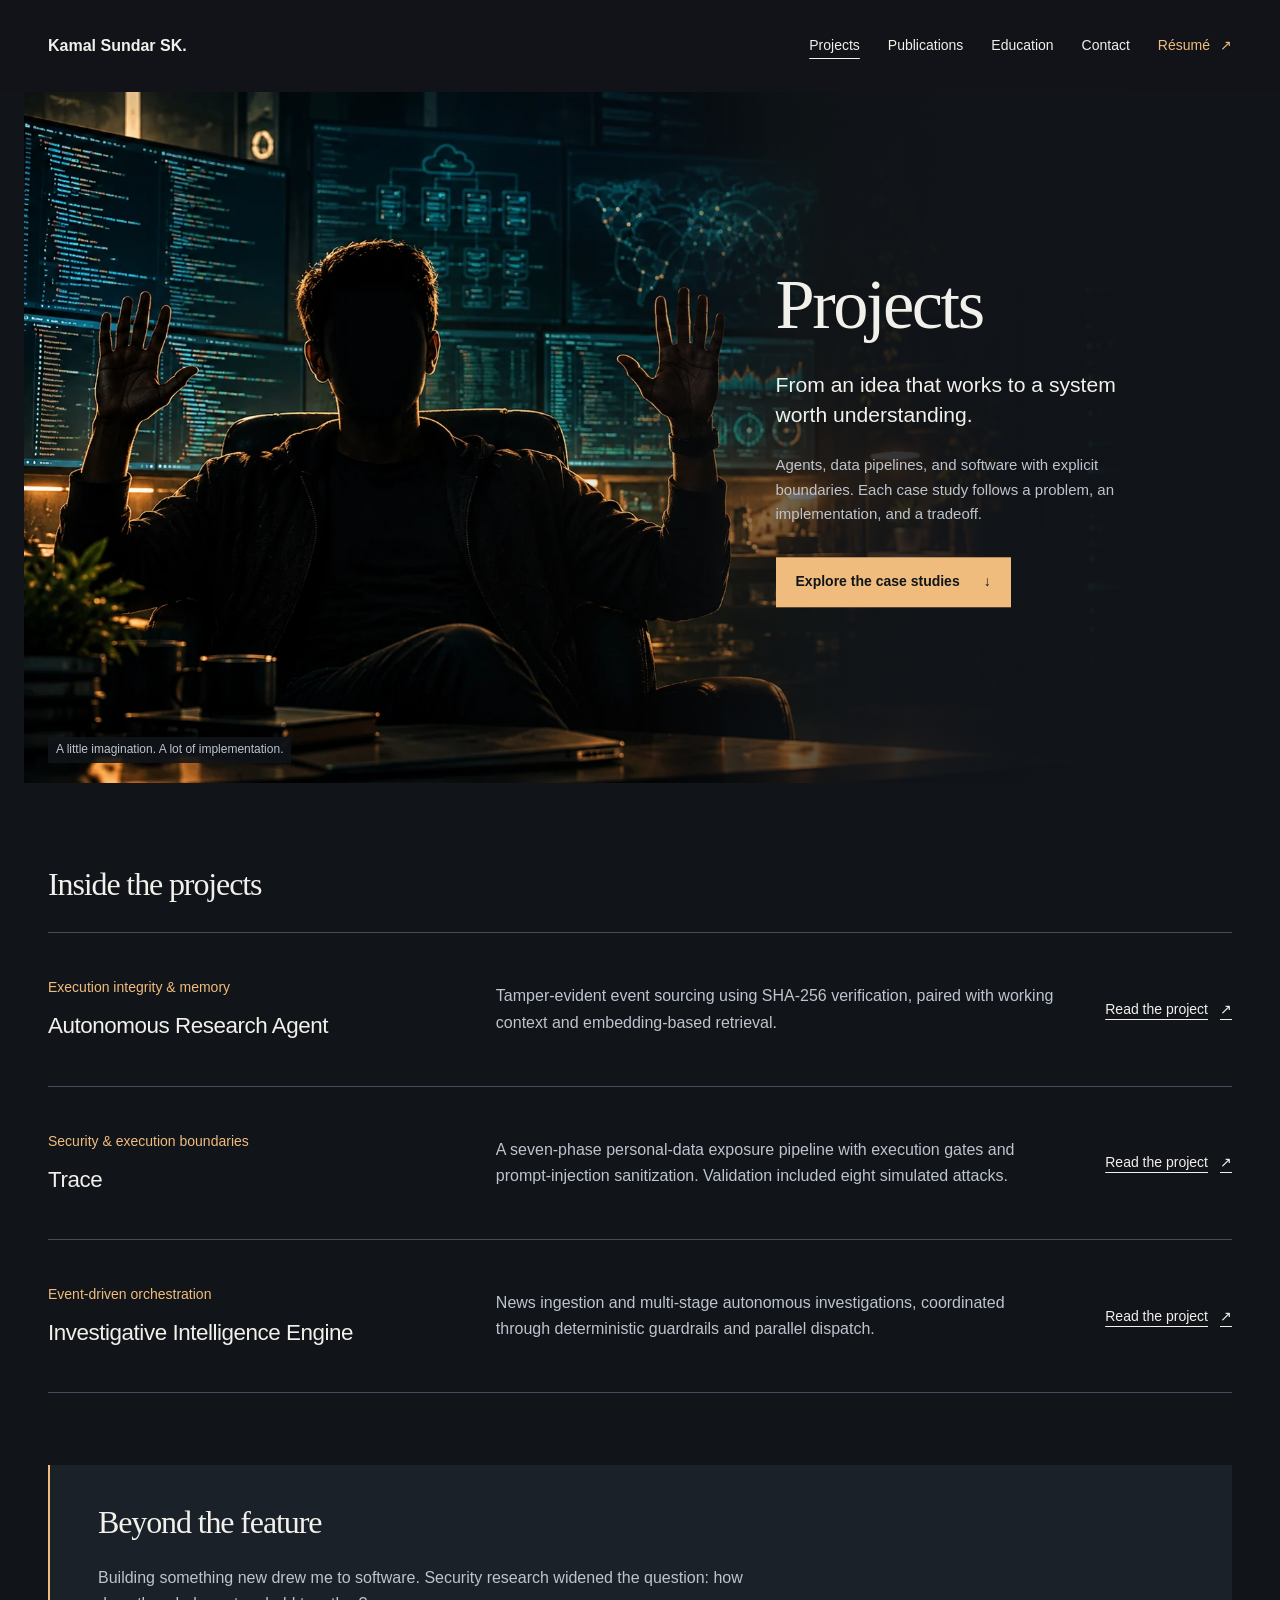
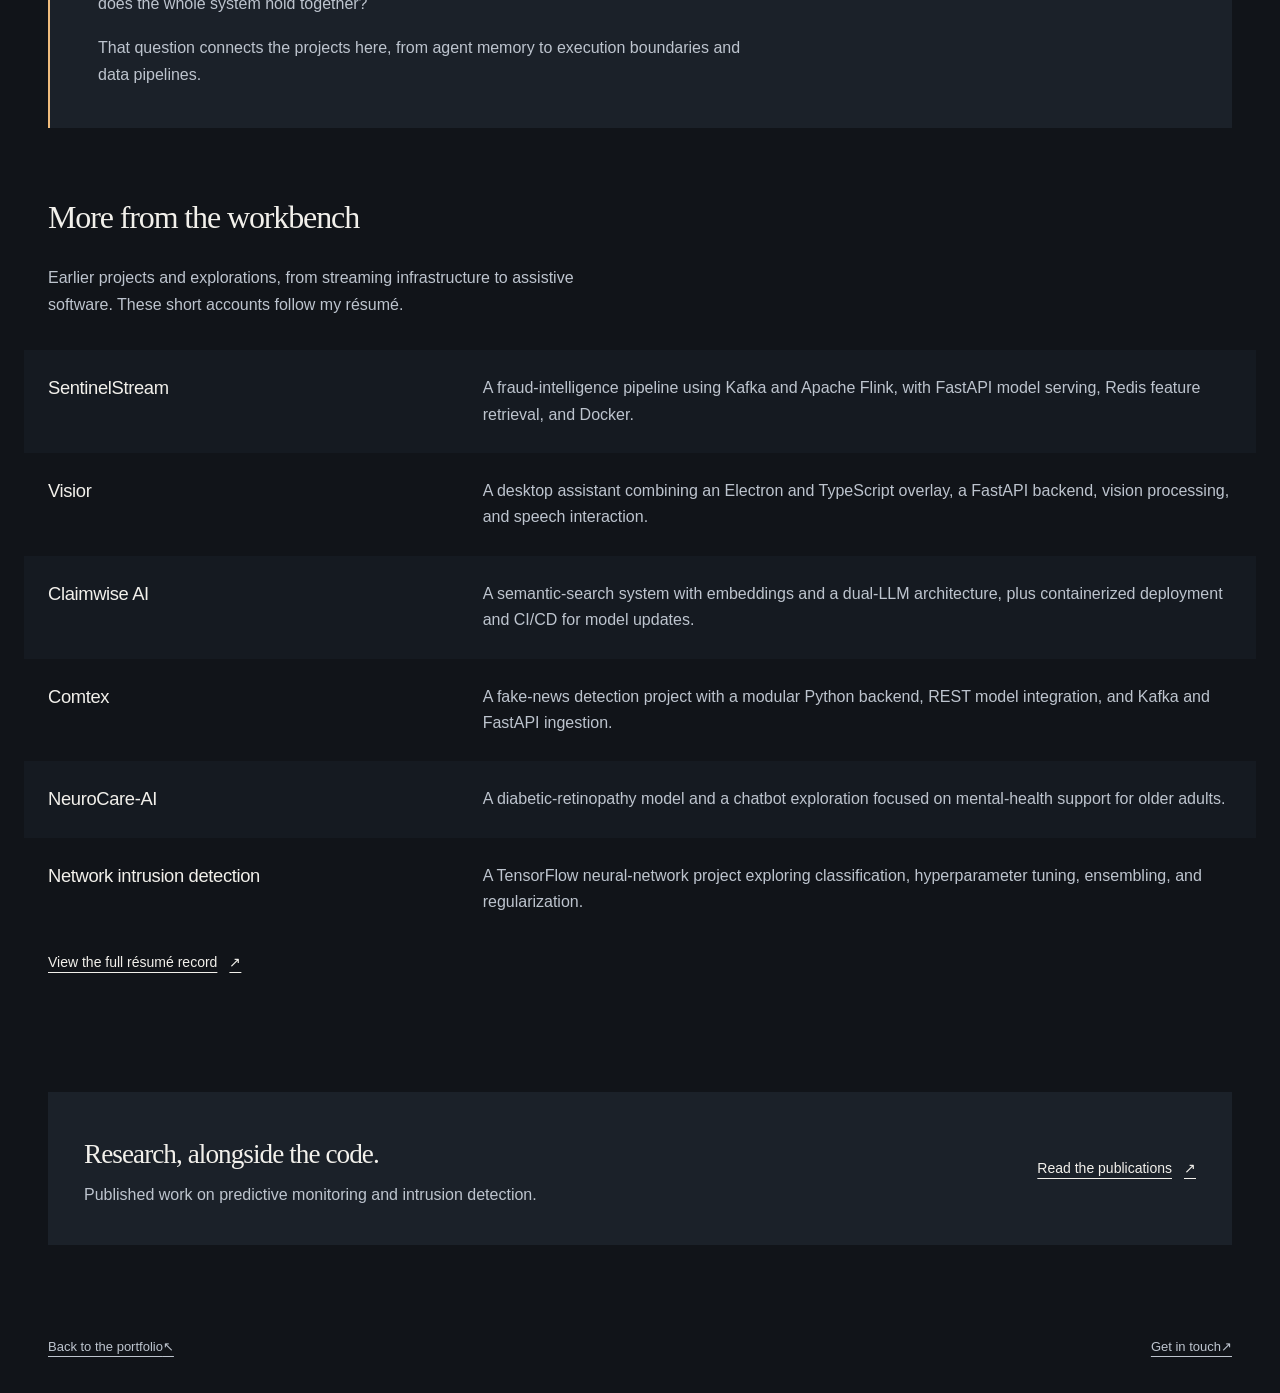
==== projects.html @ 711fcc91 "Update portfolio" ====
<!doctype html>
<html lang="en">
<head>
<meta charset="utf-8"><meta name="viewport" content="width=device-width, initial-scale=1">
<meta name="description" content="Software projects by Kamal Sundar SK: agentic systems, execution boundaries, streaming pipelines, and earlier explorations."><meta name="theme-color" content="#111419">
<title>Projects — Kamal Sundar SK</title><link rel="stylesheet" href="assets/portfolio.css"><script src="assets/navigation.js"></script>
</head>
<body>
<a class="skip-link" href="#main">Skip to content</a>
<header class="masthead shell"><a class="brand" href="index.html">Kamal Sundar SK.</a><nav class="main-nav" aria-label="Main navigation"><a href="projects.html" aria-current="page">Projects</a><a href="publications.html">Publications</a><a href="index.html#education">Education</a><a href="index.html#contact">Contact</a><a class="nav-resume" href="Kamal_Sundar_SK_FlowCV_Resume_2026-10-24.pdf" target="_blank" rel="noopener">Résumé <span aria-hidden="true">↗</span></a></nav></header>
<main id="main">
<section class="index-hero projects-hero" aria-labelledby="projects-heading">
  <figure class="index-art"><picture><source media="(max-width: 1100px)" srcset="assets/projects-silhouette-mobile.webp" width="900" height="757"><img src="assets/projects-silhouette.webp" width="1586" height="992" alt="" fetchpriority="high"></picture><figcaption>A little imagination. A lot of implementation.</figcaption></figure>
  <div class="index-hero-copy"><h1 id="projects-heading">Projects</h1><p class="lead">From an idea that works to a system worth understanding.</p><p class="index-description">Agents, data pipelines, and software with explicit boundaries. Each case study follows a problem, an implementation, and a tradeoff.</p><div class="actions"><a class="button" href="#case-studies">Explore the case studies <span aria-hidden="true">&#8595;</span></a></div></div>
</section>
<div class="shell">
<section class="project-list" id="case-studies" aria-labelledby="case-studies-heading"><h2 id="case-studies-heading">Inside the projects</h2>
<article class="work-row"><div><p class="meta">Execution integrity &amp; memory</p><h3>Autonomous Research Agent</h3></div><p>Tamper-evident event sourcing using SHA-256 verification, paired with working context and embedding-based retrieval.</p><a class="text-link" href="projects/research-agent.html">Read the project <span aria-hidden="true">↗</span></a></article>
<article class="work-row"><div><p class="meta">Security &amp; execution boundaries</p><h3>Trace</h3></div><p>A seven-phase personal-data exposure pipeline with execution gates and prompt-injection sanitization. Validation included eight simulated attacks.</p><a class="text-link" href="projects/trace.html">Read the project <span aria-hidden="true">↗</span></a></article>
<article class="work-row"><div><p class="meta">Event-driven orchestration</p><h3>Investigative Intelligence Engine</h3></div><p>News ingestion and multi-stage autonomous investigations, coordinated through deterministic guardrails and parallel dispatch.</p><a class="text-link" href="projects/investigative-engine.html">Read the project <span aria-hidden="true">↗</span></a></article>
</section>
<section class="project-interlude" aria-labelledby="perspective-heading"><div><h2 id="perspective-heading">Beyond the feature</h2><p>Building something new drew me to software. Security research widened the question: how does the whole system hold together?</p><p>That question connects the projects here, from agent memory to execution boundaries and data pipelines.</p></div></section>
<section class="archive" aria-labelledby="archive-heading"><h2 id="archive-heading">More from the workbench</h2><p>Earlier projects and explorations, from streaming infrastructure to assistive software. These short accounts follow my résumé.</p>
<article class="archive-entry"><h3>SentinelStream</h3><p>A fraud-intelligence pipeline using Kafka and Apache Flink, with FastAPI model serving, Redis feature retrieval, and Docker.</p></article>
<article class="archive-entry"><h3>Visior</h3><p>A desktop assistant combining an Electron and TypeScript overlay, a FastAPI backend, vision processing, and speech interaction.</p></article>
<article class="archive-entry"><h3>Claimwise AI</h3><p>A semantic-search system with embeddings and a dual-LLM architecture, plus containerized deployment and CI/CD for model updates.</p></article>
<article class="archive-entry"><h3>Comtex</h3><p>A fake-news detection project with a modular Python backend, REST model integration, and Kafka and FastAPI ingestion.</p></article>
<article class="archive-entry"><h3>NeuroCare-AI</h3><p>A diabetic-retinopathy model and a chatbot exploration focused on mental-health support for older adults.</p></article>
<article class="archive-entry"><h3>Network intrusion detection</h3><p>A TensorFlow neural-network project exploring classification, hyperparameter tuning, ensembling, and regularization.</p></article>
<a class="text-link" href="Kamal_Sundar_SK_FlowCV_Resume_2026-10-24.pdf" target="_blank" rel="noopener">View the full résumé record <span aria-hidden="true">↗</span></a>
</section>
<aside class="case-next"><div><h2>Research, alongside the code.</h2><p>Published work on predictive monitoring and intrusion detection.</p></div><a class="text-link" href="publications.html">Read the publications <span aria-hidden="true">↗</span></a></aside>
</div>
</main>
<footer class="site-footer shell"><a href="index.html">Back to the portfolio <span aria-hidden="true">↖</span></a><a href="mailto:Kamalsundarsk@gmail.com">Get in touch <span aria-hidden="true">↗</span></a></footer>
</body>
</html>
---- assets/portfolio.css ----
:root {
  --ground: #111419;
  --surface: #1b2129;
  --surface-deep: #151a21;
  --ink: #f2f0eb;
  --muted: #bdc4ce;
  --accent: #f0bc7d;
  --stone: #dce1e5;
  --stone-ink: #111419;
  --stone-muted: #454e5a;
  --rule: #434d5b;
  --serif: Georgia, "Times New Roman", serif;
  --sans: "Segoe UI", Arial, sans-serif;
}
* { box-sizing: border-box; }
[hidden] { display: none !important; }
html { color-scheme: dark; scroll-padding-top: calc(var(--header-height, 92px) + 24px); }
body { margin: 0; background: var(--ground); color: var(--ink); font: 1rem/1.65 var(--sans); overflow-wrap: break-word; }
a { color: inherit; text-underline-offset: 5px; text-decoration-thickness: 1px; }
a:focus-visible, button:focus-visible, summary:focus-visible { outline: 3px solid var(--accent); outline-offset: 5px; transition: none; }
h1, h2, h3, p, figure, ul, ol, dl { margin: 0; }
h1, h2, h3 { font-weight: 400; text-wrap: balance; }
h2 { font: clamp(1.85rem, 3vw, 2.25rem)/1.1 var(--serif); letter-spacing: -.035em; }
h3 { font: 1.4rem/1.35 var(--sans); letter-spacing: -.02em; }
img { display: block; max-width: 100%; height: auto; }
button { font: inherit; cursor: pointer; }
::selection { background: var(--accent); color: var(--ground); }
.shell { width: min(1248px, calc(100% - 96px)); margin-inline: auto; }
.skip-link { position: fixed; left: 16px; top: 12px; z-index: 50; padding: 12px 18px; background: var(--ink); color: var(--ground); transform: translateY(-200%); }
.skip-link:focus { transform: none; }
.masthead { min-height: 92px; display: flex; align-items: center; justify-content: space-between; gap: 24px; position: sticky; top: 0; z-index: 30; background: rgba(17,20,25,.94); backdrop-filter: blur(16px); }
.masthead.shell { width: 100%; padding-inline: max(48px, calc((100% - 1248px) / 2)); }
.masthead.is-scrolled { box-shadow: 0 1px rgba(189,196,206,.16); }
.scroll-progress { position: fixed; inset: 0 0 auto; height: 2px; background: var(--accent); transform: scaleX(0); transform-origin: left; z-index: 40; pointer-events: none; }
.reveal-pending { opacity: 0; }
.case-nav [aria-current], .publication-nav .text-link[aria-current] { color: var(--accent); text-decoration: underline; text-underline-offset: 8px; }
.brand { display: inline-flex; align-items: center; min-height: 44px; font-size: 1rem; font-weight: 600; text-decoration: none; flex-shrink: 0; }
.main-nav { display: flex; gap: 28px; align-items: center; flex-wrap: wrap; }
.main-nav a { display: inline-flex; align-items: center; gap: 10px; min-height: 44px; font-size: .875rem; text-decoration: none; }
.main-nav .nav-resume { color: var(--accent); }
.main-nav [aria-current] { text-decoration: underline; text-underline-offset: 8px; }
.hero { width: calc(100% - 48px); margin-inline: auto; position: relative; min-height: 650px; height: min(50vw, 740px); background: #101719; isolation: isolate; }
.hero-picture { position: absolute; inset: 0; z-index: -2; }
.hero-still { display: block; height: 100%; }
.hero-layers, .hero-layers picture { position: absolute; inset: 0; }
.hero-layers { visibility: hidden; }
.hero-entering .hero-still, .hero-picture.is-revealing .hero-still { visibility: hidden; }
.hero-picture.is-revealing .hero-layers { visibility: visible; }
.hero-subject { mask-image: linear-gradient(to top, #000 45%, transparent 55%); mask-size: 100% 225%; mask-position: 0% 100%; mask-repeat: no-repeat; }


.hero-picture img { width: 100%; height: 100%; object-fit: cover; object-position: 50% 15%; }
.hero::after { content: ""; position: absolute; inset: 0; z-index: -1; background: linear-gradient(90deg, transparent 48%, rgba(17,20,25,.5) 69%, rgba(17,20,25,.85)); }
.hero-copy { position: absolute; left: 63%; right: 4%; top: 50%; transform: translateY(-50%); }
.hero-location { color: var(--muted); font-size: .875rem; }
.hero h1 { margin-top: 25px; font: clamp(3.4rem, 5.9vw, 6rem)/1.03 var(--serif); letter-spacing: -.055em; }
.hero-statement { margin-top: 30px; font-size: clamp(1.2rem, 1.6vw, 1.45rem); line-height: 1.45; }
.hero-description { margin-top: 20px; color: var(--muted); max-width: 38ch; font-size: .9375rem; }
.actions { display: flex; flex-wrap: wrap; align-items: center; gap: 12px 24px; margin-top: 30px; }
.button { display: inline-flex; align-items: center; justify-content: space-between; gap: 24px; min-height: 50px; padding: 12px 20px; background: var(--accent); color: var(--ground); border: 0; border-radius: 0; font-size: .875rem; font-weight: 600; text-decoration: none; }
.text-link { display: inline-flex; align-items: center; gap: 12px; min-height: 44px; font-size: .875rem; }
.text-link span { text-decoration: none; }
.meta, .kicker { color: var(--accent); font-size: .875rem; line-height: 1.5; }
.muted { color: var(--muted); }
.education-band { background: var(--surface); }
.education-inner { display: grid; grid-template-columns: 1fr 1.3fr; gap: 80px; padding-block: 64px; }
.education-inner h2 { font-size: 2.25rem; }
.education-inner > div > p { margin-top: 20px; color: var(--muted); }
.education-records { display: grid; gap: 30px; }
.education-entry { display: flex; justify-content: space-between; align-items: baseline; gap: 24px; }
.education-entry h3 { font: 1.4rem/1.4 var(--sans); margin-block: 0 10px; font-weight: 400; }
.education-entry p { font-size: 1rem; }
.education-entry .meta { font-size: .875rem; margin-top: 10px; color: var(--muted); }
.record-note { color: var(--muted); white-space: nowrap; font-size: .8125rem; }
.section { padding-block: 72px; }
.section-heading { display: flex; align-items: end; justify-content: space-between; gap: 36px; margin-bottom: 44px; }
.section-heading p { color: var(--muted); margin-top: 18px; max-width: 55ch; }
.section-heading > .text-link { flex-shrink: 0; }
.work-row { display: grid; grid-template-columns: 1fr 1.4fr auto; align-items: center; gap: 44px; padding: 44px 0; border-bottom: 1px solid var(--rule); }
.work-row h3 { margin-top: 0; font-size: 1.4rem; line-height: 1.4; }
.work-row .meta + h3 { margin-top: 12px; }
.work-row > p { color: var(--muted); }
.work-row .text-link { white-space: nowrap; }
.research-band { background: #202833; padding-block: 76px; }
.paper-preview { display: grid; grid-template-columns: .65fr 1.6fr; gap: 64px; padding-block: 30px; }
.paper-preview + .paper-preview { border-top: 1px solid var(--rule); }
.paper-preview h3 { font-size: 1.4rem; line-height: 1.4; }
.paper-preview h3 a { display: block; min-height: 44px; text-decoration: none; }
.paper-preview h3 span { font-family: var(--sans); color: var(--accent); font-size: 1.1rem; white-space: nowrap; }
.paper-preview p:not(.meta) { color: var(--muted); margin-top: 10px; }
.review-note { margin-top: 26px; color: var(--muted); font-size: .9375rem; max-width: 85ch; }
.review-note .text-link { color: var(--ink); }
.about-section { display: grid; grid-template-columns: 1fr 1.3fr; gap: 100px; padding-block: 64px; }
.about-section h2 { font-size: 2.25rem; }
.about-copy .lead { color: var(--ink); font: 1rem/1.65 var(--sans); }
.about-copy p + p { margin-top: 24px; color: var(--muted); }
.experience { display: grid; grid-template-columns: 1fr 1.3fr; gap: 100px; padding-block: 72px; }
.experience > h2 { font-size: 2.25rem; }
.experience-records { display: grid; gap: 36px; }
.experience h3 { margin-block: 14px; }
.experience p:not(.meta) { color: var(--muted); }
.contact-band { background: var(--surface); }
.contact-inner { display: grid; grid-template-columns: 1.3fr 1fr; gap: 80px; padding-block: 80px; align-items: end; }
.contact-inner h2 { font-size: 2.25rem; }
.contact-inner p { margin-top: 24px; color: var(--muted); }
.contact-links { display: flex; flex-direction: column; }
.contact-links a { display: flex; align-items: center; justify-content: space-between; gap: 16px; min-height: 58px; border-bottom: 1px solid var(--rule); text-decoration: none; overflow-wrap: anywhere; }
.site-footer { display: flex; align-items: center; justify-content: space-between; flex-wrap: wrap; gap: 12px 28px; padding-block: 24px; color: var(--muted); font-size: .8125rem; }
.site-footer a, .site-footer > span { display: inline-flex; align-items: center; min-height: 44px; }
/* The image fills the opening; a quiet text area and normal scroll keep it readable. */
.index-hero { position: relative; isolation: isolate; overflow: hidden; width: calc(100% - 48px); margin: 0 auto 64px; min-height: 680px; height: min(54vw, 790px); background: var(--ground); }
.index-art { position: absolute; inset: 0; z-index: -2; }
.index-art picture { display: block; height: 100%; }
.index-art img { width: 100%; height: 100%; object-fit: contain; object-position: left center; }
.index-hero::after { content: ""; position: absolute; inset: 0; z-index: -1; background: linear-gradient(90deg, transparent 30%, rgba(17,20,25,.1) 50%, rgba(17,20,25,.84) 68%, var(--ground) 92%); }
.index-hero-copy { position: absolute; left: 61%; right: 4%; top: 50%; transform: translateY(-50%); }
.index-hero h1 { font: clamp(3.5rem, 5.5vw, 6rem)/1.05 var(--serif); letter-spacing: -.035em; }
.index-hero .lead { font-size: clamp(1.25rem, 1.65vw, 1.5rem); line-height: 1.45; margin-top: 28px; max-width: 30ch; color: var(--ink); }
.index-description { color: var(--muted); font-size: .9375rem; margin-top: 22px; max-width: 42ch; }
.index-hero .meta { margin-top: 24px; line-height: 1.7; }
.index-art figcaption { position: absolute; bottom: 20px; left: 24px; padding: 3px 8px; font-size: .75rem; color: var(--muted); background: rgba(17,20,25,.88); }
.project-list { padding-block: 20px 60px; }
.project-list > h2, .archive > h2 { font-size: 2rem; margin-bottom: 30px; }
.project-list .work-row:first-of-type { border-top: 1px solid var(--rule); }
.archive { padding-bottom: 72px; }
.archive > p { color: var(--muted); max-width: 65ch; margin-bottom: 32px; }
.archive-entry { display: grid; grid-template-columns: .8fr 1.6fr; gap: 60px; padding-block: 25px; }
.archive-entry:nth-of-type(odd) { background: var(--surface-deep); padding-inline: 24px; margin-inline: -24px; }
.archive-entry h3 { font: 1.15rem/1.4 var(--sans); font-weight: 500; }
.archive-entry p { color: var(--muted); }
.publication-nav { display: flex; flex-wrap: wrap; gap: 8px 28px; margin-top: 22px; }
.publication-nav a, .case-nav a { min-height: 44px; display: inline-flex; align-items: center; gap: 12px; font-size: .875rem; }
.publication { display: grid; grid-template-columns: .55fr 1.6fr; gap: 64px; padding-block: 44px; border-top: 1px solid var(--rule); }
.publication .status { color: var(--accent); font-size: .875rem; margin-bottom: 10px; }
.publication .venue { color: var(--muted); }
.publication h2 { font: 1.4rem/1.45 var(--sans); letter-spacing: -.01em; }
.publication .description { margin-top: 22px; color: var(--muted); max-width: 68ch; }
.publication .text-link { margin-top: 16px; }
.review-section { padding: 36px; background: var(--surface); margin-block: 28px 32px; }
.review-section h2 { font: 1.4rem/1.45 var(--sans); max-width: 58ch; margin-block: 16px 20px; }
.review-section p { color: var(--muted); max-width: 75ch; }
.review-section .status { color: var(--accent); font-size: .875rem; }
.project-interlude { margin-block: 12px 72px; border-left: 2px solid var(--accent); background: var(--surface); }
.project-interlude > div { max-width: 84ch; padding: 40px 48px; }
.project-interlude h2 { font-size: 2rem; margin-bottom: 24px; }
.project-interlude p { color: var(--muted); }
.project-interlude p + p { margin-top: 18px; }
/* Reading pages retain their real project content and anchor destinations. */
.breadcrumb { padding-top: 26px; }
.breadcrumb a { display: inline-flex; align-items: center; min-height: 44px; color: var(--muted); font-size: .875rem; }
.case-hero { padding-block: 30px 48px; max-width: 1000px; }
.case-hero h1 { font: clamp(2.6rem, 4.5vw, 4rem)/1.08 var(--serif); letter-spacing: -.045em; margin: 22px 0; }
.case-hero .lead { font-size: 1.125rem; color: var(--muted); max-width: 68ch; }
.case-summary { display: grid; grid-template-columns: repeat(3, 1fr); gap: 32px; padding: 32px; background: var(--surface); margin-bottom: 32px; }
.case-summary dt { color: var(--accent); font-size: .875rem; margin-bottom: 12px; }
.case-summary dd { margin: 0; }
.case-visual { padding: 36px; background: var(--surface-deep); }
.component-map { display: grid; grid-template-columns: repeat(3, 1fr); gap: 36px; padding: 0; list-style: none; }
.component-map strong { display: block; font: 1.4rem/1.3 var(--serif); margin-block: 18px 14px; }
.component-map span { display: block; color: var(--muted); font-size: .9375rem; }
.component-map .component-label { color: var(--accent); font-size: .8125rem; }
.case-visual figcaption { color: var(--muted); font-size: .8125rem; margin-top: 26px; }
.case-nav { display: flex; flex-wrap: wrap; align-items: center; gap: 4px 28px; padding-block: 22px; }
.case-nav > span { margin-right: auto; color: var(--muted); font-size: .875rem; }
.case-content { padding-top: 36px; }
.case-section { display: grid; grid-template-columns: .85fr 1.6fr; gap: 84px; padding-bottom: 44px; margin-bottom: 44px; border-bottom: 1px solid var(--rule); }
.case-section h2 { font-size: 1.7rem; line-height: 1.3; max-width: 22ch; }
.case-section p, .case-section li { color: var(--muted); max-width: 68ch; }
.case-section p + p { margin-top: 18px; }
.case-section ul { margin-top: 16px; padding-left: 22px; }
.case-section li + li { margin-top: 8px; }
.case-section strong { color: var(--ink); font-weight: 600; }
.evidence-panel { padding: 28px; background: var(--surface); }
.evidence-panel .text-link { display: flex; width: fit-content; max-width: 100%; margin-top: 16px; }
.source-disclosure { color: var(--muted); margin-top: 20px; }
.source-disclosure summary { min-height: 44px; padding-block: 10px; cursor: pointer; }
.source-disclosure p { font-size: .9375rem; margin-top: 12px; }
.case-next { display: flex; justify-content: space-between; align-items: center; gap: 32px; padding: 36px; background: var(--surface); margin-block: 36px 56px; }
.case-next h2 { font-size: 1.7rem; margin-block: 12px; }
.case-next p { color: var(--muted); }
.case-next .text-link { flex-shrink: 0; }
.hero-copy, .education-inner > *, .work-row > *, .paper-preview > *, .contact-inner > *, .case-section > *, .projects-hero > *, .publications-hero > *, .publication > * { min-width: 0; }
@media (prefers-reduced-motion: no-preference) {
  @view-transition { navigation: auto; }
  html.pointer-navigation { scroll-behavior: smooth; }
}
html.keyboard-navigation a, html.keyboard-navigation button { transition: none !important; }
::view-transition-old(root) { animation: page-out 160ms ease-out both; }
::view-transition-new(root) { animation: page-in 200ms cubic-bezier(.23,1,.32,1) both; }
@keyframes page-out { to { opacity: 0; } }
@keyframes page-in { from { opacity: 0; } }
@media (hover: hover) and (pointer: fine) {
  .button { transition: transform 140ms cubic-bezier(.23,1,.32,1), background-color 140ms ease; }
  .button:hover { background: #ffd29a; }
  html.pointer-navigation .button:active { transform: scale(.98); }
  .text-link span { transition: transform 150ms cubic-bezier(.23,1,.32,1); }
  html.pointer-navigation .text-link:hover span { transform: translate(2px,-2px); }
  .main-nav a:hover, .text-link:hover, .breadcrumb a:hover, .case-nav a:hover, .contact-links a:hover { color: var(--accent); }
  .main-nav a:hover, .paper-preview h3 a:hover, .contact-links a:hover { text-decoration: underline; }
}
@media (max-width: 1100px) {
  .shell { width: calc(100% - 64px); }
  .masthead.shell { padding-inline: 32px; }
  .main-nav { gap: 20px; }
  .hero-copy { left: 60%; right: 3%; }
  .hero h1 { font-size: 4rem; }
  .education-inner, .about-section, .experience, .contact-inner, .case-section, .publications-hero { gap: 44px; }
  .work-row { grid-template-columns: 1fr 1.2fr; gap: 18px 32px; }
  .work-row > .text-link { grid-column: 2; width: fit-content; }
}
@media (max-width: 1100px) {
  .index-hero { width: calc(100% - 40px); min-height: 0; height: auto; padding: 36px 28px calc(min(84.1vw, 580px) - 48px); margin-bottom: 48px; }
  .index-hero-copy { position: relative; inset: auto; transform: none; max-width: 680px; margin-inline: auto; }
  .index-hero h1 { font-size: clamp(3rem, 8vw, 5rem); }
  .index-hero .lead { max-width: 38ch; margin-top: 22px; }
  .index-description { max-width: 55ch; margin-top: 18px; }
  .index-hero .actions { margin-top: 22px; }
  .index-hero .meta { margin-top: 20px; }
  .index-art { top: auto; height: min(84.1vw, 580px); }
  .index-art img { object-position: center bottom; }
  .index-hero::after { top: auto; height: min(84.1vw, 580px); background: linear-gradient(var(--ground), transparent 26%); }
  .index-art figcaption { bottom: 12px; left: 20px; right: 20px; width: fit-content; }
}
@media (max-width: 760px) {
  .index-hero { width: 100%; padding: 32px 20px calc(84.1vw - 20px); margin-bottom: 24px; }
  .index-hero h1 { font-size: clamp(2.9rem, 12vw, 3.75rem); }
  .index-hero .lead { font-size: 1.25rem; }
  .index-art { height: 84.1vw; }
  .index-hero::after { height: 84.1vw; }
}
@media (max-width: 1000px) {
  .hero { height: auto; min-height: 0; display: grid; grid-template-columns: 1fr 1fr; width: calc(100% - 64px); background: var(--ground); align-items: center; gap: 28px; padding-block: 30px 48px; }
  .hero-copy { position: static; transform: none; grid-column: 1; grid-row: 1; }
  .hero-picture { position: relative; grid-column: 2; grid-row: 1; z-index: auto; }
  .hero-picture img { width: 100%; height: auto; }
  .hero::after { display: none; }
  .hero h1 { font-size: clamp(3rem, 6.5vw, 4rem); }
  .hero-statement { font-size: 1.15rem; }
  .hero-description { font-size: .9375rem; }
  .education-entry { flex-direction: column; gap: 10px; }
  .education-inner { grid-template-columns: .7fr 1.3fr; }
  .record-note { color: var(--accent); }
}
@media (max-width: 760px) {
  .shell { width: calc(100% - 40px); }
  .masthead.shell { padding-inline: 20px; }
  .masthead { min-height: 0; flex-direction: column; align-items: flex-start; gap: 0; padding-block: 12px; }
  .main-nav { gap: 0 16px; }
  .main-nav .nav-resume { position: absolute; top: 12px; right: 20px; }
  .main-nav a { font-size: .8125rem; }
  .hero { width: 100%; display: flex; flex-direction: column; gap: 30px; padding-block: 28px 0; }
  .hero-copy { width: calc(100% - 40px); order: -1; }
  .hero h1 { font-size: clamp(3.25rem, 12.5vw, 5.5rem); margin-top: 20px; }
  .hero-statement { margin-top: 24px; font-size: 1.2rem; }
  .hero-description { max-width: 48ch; margin-top: 18px; }
  .hero .actions { gap: 8px 20px; margin-top: 22px; }
  .hero-picture { width: 100%; }
  .hero-picture img { width: 100%; }
  .education-band { margin-top: 0; }
  .education-inner { grid-template-columns: 1fr; gap: 32px; padding-block: 44px; }
  .education-inner > div > p { margin-top: 12px; }
  .education-inner > div > p br { display: none; }
  .education-entry h3 { font-size: 1.2rem; }
  .section { padding-block: 56px; }
  .section-heading { flex-direction: column; align-items: flex-start; gap: 16px; margin-bottom: 28px; }
  .section-heading p { margin-top: 16px; }
  .work-row { grid-template-columns: 1fr; padding-block: 32px; gap: 18px; }
  .work-row > .text-link { grid-column: auto; }
  .work-row h3 { font-size: 1.3rem; }
  .research-band { padding-block: 48px; }
  .paper-preview { grid-template-columns: 1fr; gap: 18px; padding-block: 26px; }
  .paper-preview > div:first-child p { margin-top: 0; }
  .paper-preview h3 { font-size: 1.3rem; }
  .about-section, .experience { grid-template-columns: 1fr; gap: 28px; padding-block: 52px 24px; }
  .about-copy .lead { font-size: 1rem; }
  .experience { padding-block: 24px 56px; }
  .contact-inner { grid-template-columns: 1fr; gap: 32px; padding-block: 52px; }
  .contact-links a { font-size: .9375rem; }
  .project-list { padding-bottom: 44px; }
  .archive-entry { grid-template-columns: 1fr; gap: 12px; }
  .archive-entry:nth-of-type(odd) { margin-inline: -12px; padding-inline: 12px; }
  .project-interlude { margin-bottom: 48px; }
  .project-interlude > div { padding: 28px; }
  .education-inner h2, .about-section h2, .experience > h2, .contact-inner h2 { font-size: 1.85rem; }
  .publication { grid-template-columns: 1fr; gap: 20px; padding-block: 32px; }
  .publication h2 { font-size: 1.3rem; }
  .review-section { padding: 24px; }
  .review-section h2 { font-size: 1.3rem; }
  .case-hero { padding-block: 22px 32px; }
  .case-hero h1 { font-size: 2.7rem; }
  .case-summary { grid-template-columns: 1fr; padding: 24px; gap: 26px; }
  .case-visual { padding: 24px; }
  .component-map { grid-template-columns: 1fr; gap: 28px; }
  .case-nav { gap: 4px 20px; }
  .case-nav > span { flex-basis: 100%; }
  .case-content { padding-top: 24px; }
  .case-section { grid-template-columns: 1fr; gap: 20px; margin-bottom: 32px; padding-bottom: 32px; }
  .case-section h2 { font-size: 1.7rem; max-width: none; }
  .case-next { flex-direction: column; align-items: flex-start; padding: 26px; gap: 16px; }
  .evidence-panel { padding: 24px; }
}
@media (prefers-reduced-motion: reduce) {
  .reveal-pending { opacity: 1; }
  .hero-entering .hero-still, .hero-picture.is-revealing .hero-still { visibility: visible; }
  .hero-layers { display: none; }
  *, *::before, *::after { animation: none !important; transition: none !important; scroll-behavior: auto !important; }
  html.pointer-navigation .button:active, html.pointer-navigation .text-link:hover span { transform: none; }
}
@media print {
  .masthead { position: static; }
  .scroll-progress { display: none; }
  .reveal-pending { opacity: 1; }
  .hero-entering .hero-still, .hero-picture.is-revealing .hero-still { visibility: visible; }
  .hero-layers { display: none; }
  :root { --ground: #ffffff; --surface: #eeeeee; --surface-deep: #f5f5f5; --ink: #111419; --muted: #454e5a; --accent: #454e5a; --rule: #909090; }
  html { color-scheme: light; }
  .shell { width: 100%; }
  .main-nav, .skip-link, .case-nav, .publication-nav, .actions, .hero-picture, .hero::after { display: none; }
  .index-art, .index-hero::after { display: none; }
  .index-hero { width: 100%; min-height: 0; height: auto; padding: 24px 0; margin: 0; }
  .index-hero-copy { position: static; transform: none; }
  .hero { display: block; width: 100%; height: auto; min-height: 0; background: none; }
  .hero-copy { position: static; transform: none; width: 100%; }
  .hero h1 { font-size: 3rem; }
  .education-inner, .about-section, .experience, .contact-inner, .publication, .case-section, .projects-hero, .publications-hero { display: block; }
  .education-inner, .section, .about-section, .experience, .contact-inner { padding-block: 24px; }
  .research-band { background: #eeeeee; }
  .case-section, .education-entry { break-inside: avoid; }
}
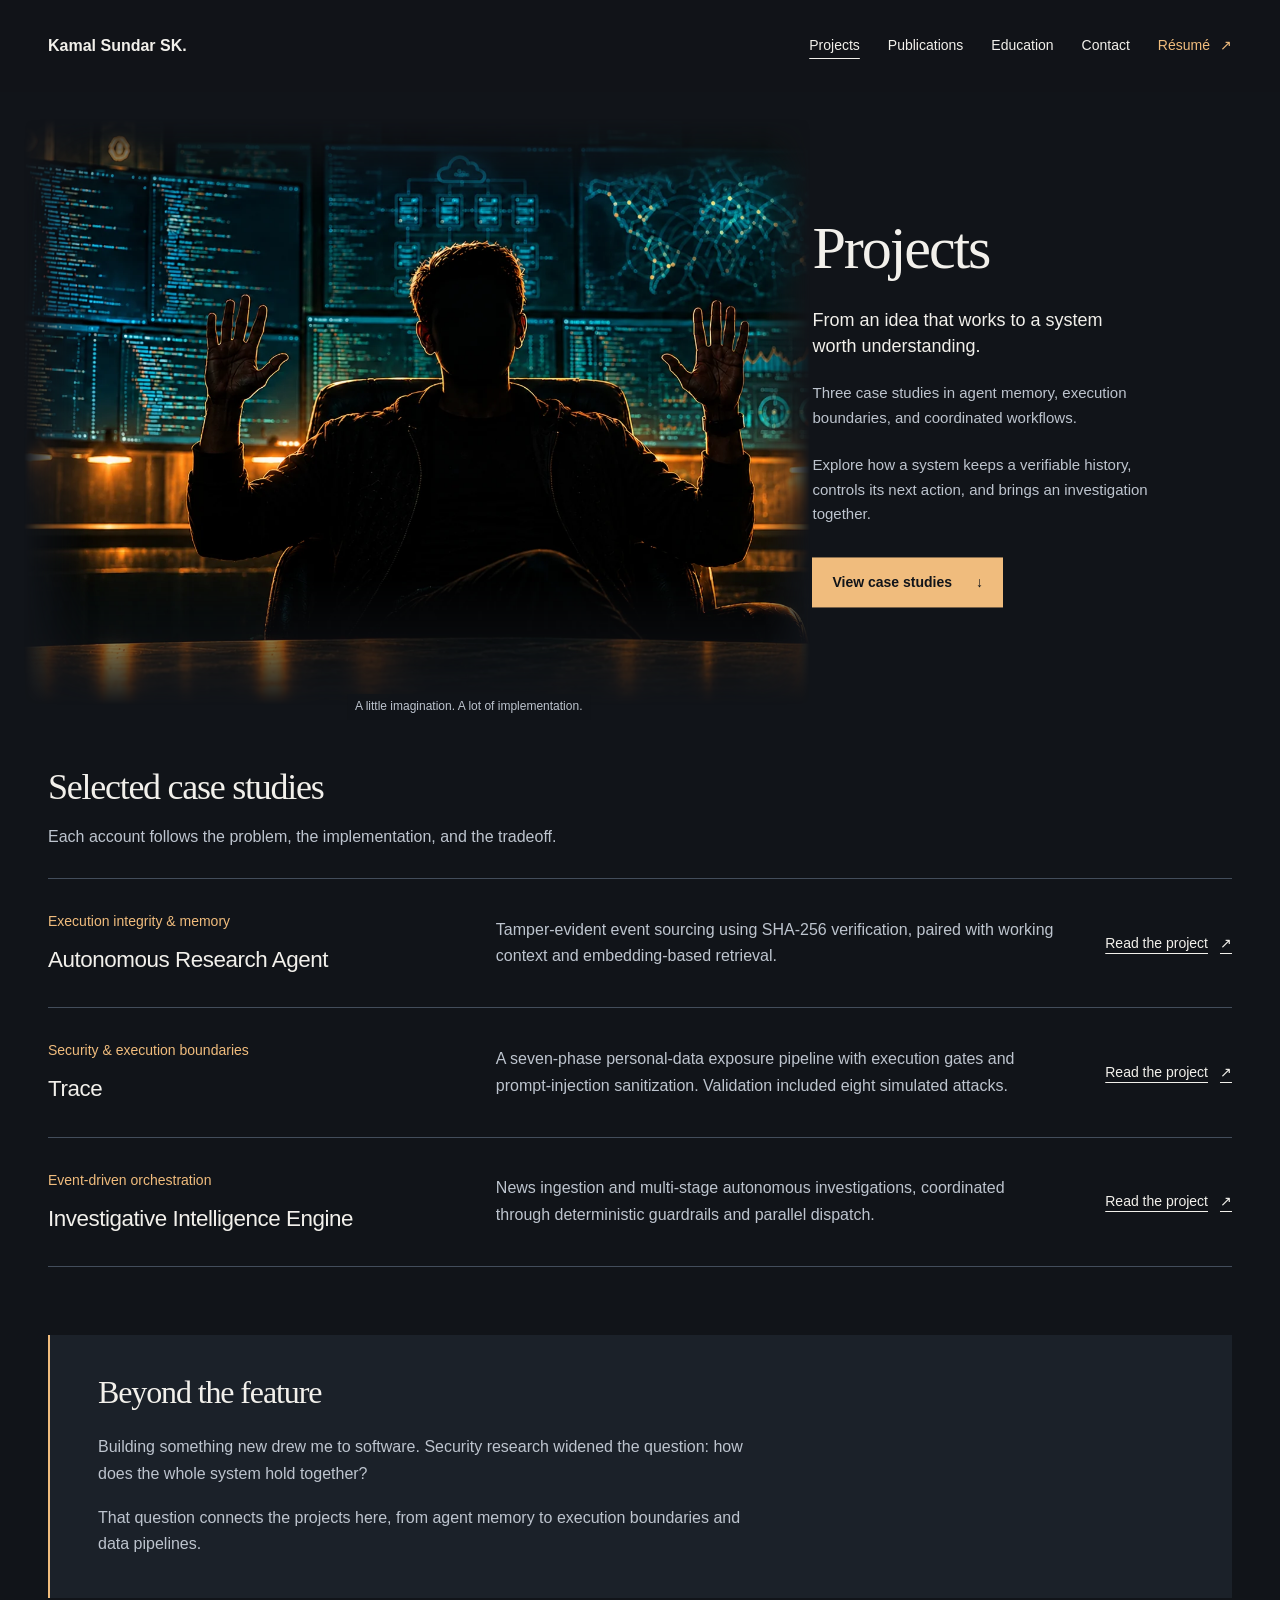
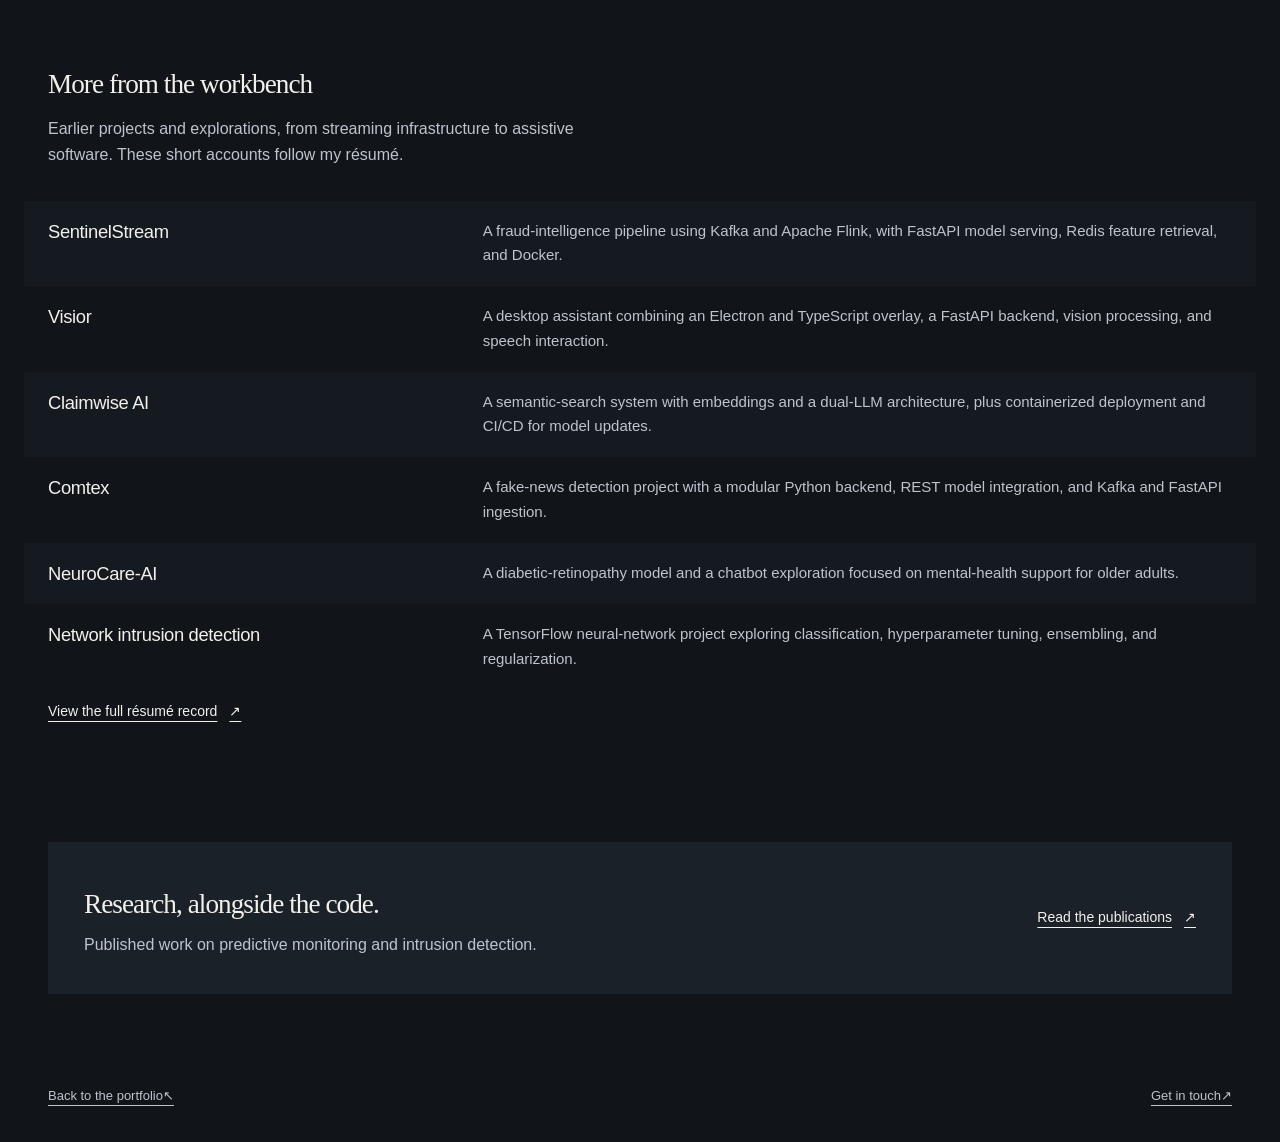
==== commit c4a07ed9: "fixed mobile view , added pagewise heros silo" ====
--- a/projects.html
+++ b/projects.html
@@ -3,21 +3,74 @@
 <head>
 <meta charset="utf-8"><meta name="viewport" content="width=device-width, initial-scale=1">
 <meta name="description" content="Software projects by Kamal Sundar SK: agentic systems, execution boundaries, streaming pipelines, and earlier explorations."><meta name="theme-color" content="#111419">
-<title>Projects — Kamal Sundar SK</title><link rel="stylesheet" href="assets/portfolio.css"><script src="assets/navigation.js"></script>
+<title>Projects — Kamal Sundar SK</title><link rel="stylesheet" href="assets/portfolio.css">
+<template data-projects-mask>
+<svg aria-hidden="true" xmlns="http://www.w3.org/2000/svg" width="1585" height="992" viewBox="0 0 1585 992">
+  <!-- Traced from Cyberpunk Operations Room Silhouette.png; mobile crops x=170..1350.
+       Follow both hands and sleeves. The chair and room enter with the background. -->
+  <path fill="white" d="
+    M 708,459 L 706,424 Q 692,411 685,399 Q 674,397 669,373
+    Q 660,355 664,346 Q 668,339 676,348 L 663,316 654,300 652,280
+    L 659,264 655,258 668,250 666,240 681,237 683,230 698,227
+    L 705,220 724,218 731,211 741,214 756,207 766,211 782,205
+    L 790,211 807,213 816,222 829,227 837,243 841,251 838,262
+    L 847,275 843,289 849,302 844,320 847,334
+    Q 854,334 853,352 L 846,375 Q 843,385 838,384
+    Q 834,410 821,425 L 823,459
+    Q 850,461 867,477 L 902,480 914,499 941,497 955,504
+    Q 993,505 1011,525 L 1029,539 1042,560 1067,578
+    L 1080,595 1108,611 1135,622 1144,605 1145,579
+    Q 1148,571 1155,574 L 1152,539 1148,535 1147,509 1153,505
+    L 1148,483 Q 1135,476 1124,463 L 1111,452 1102,436 1092,424
+    Q 1084,419 1086,414 Q 1075,407 1080,401 Q 1085,394 1094,399
+    L 1108,406 1115,420 1127,429 1134,425 1137,410 1138,391
+    L 1133,347 Q 1130,326 1136,321 Q 1144,315 1148,327
+    L 1153,359 1156,381 Q 1161,388 1164,381 L 1164,343 1164,319
+    Q 1163,307 1172,307 Q 1181,307 1180,320 L 1182,352 1182,378
+    Q 1186,387 1190,380 L 1189,344 1191,326 Q 1192,315 1199,317
+    Q 1208,318 1204,334 L 1204,367 1201,389 Q 1203,398 1208,390
+    L 1213,361 Q 1213,343 1220,343 Q 1228,342 1228,354
+    L 1224,386 1220,412 1220,440 Q 1216,468 1207,484 L 1208,504
+    L 1217,503 1219,526 1215,533 1219,573 Q 1228,571 1230,581
+    L 1230,610 Q 1239,622 1236,642 L 1239,671 1234,707
+    Q 1229,739 1214,750 Q 1174,766 1140,753 L 1100,740 1055,722
+    L 1040,721 Q 1058,769 1118,811 L 1186,838
+    Q 1238,812 1285,827 Q 1320,839 1330,891
+    L 411,891 Q 414,814 434,757 L 447,730
+    Q 411,744 379,748 Q 332,755 300,742 Q 286,725 280,696
+    L 274,664 275,635 279,608 284,598 284,575
+    Q 277,552 296,548 L 300,517 305,494 308,475
+    Q 301,448 306,421 L 308,392 308,366 309,341
+    Q 309,329 316,328 Q 325,327 324,342 L 325,369 328,382
+    Q 331,383 334,375 L 337,340 340,318 Q 341,305 350,306
+    Q 360,306 355,324 L 354,349 352,371 Q 353,380 358,371
+    L 363,341 368,308 Q 369,295 378,298 Q 385,299 381,314
+    L 378,347 373,371 Q 372,382 378,374 L 388,346 396,322
+    Q 399,312 406,315 Q 414,317 410,330 L 404,358 397,379
+    L 393,404 Q 391,418 399,424 L 415,409 429,400
+    Q 442,393 448,399 Q 451,405 438,413 L 431,425 417,437
+    L 406,452 389,461 373,474 Q 369,491 367,515 L 366,547
+    Q 375,551 373,565 L 374,593 379,608 380,623
+    L 404,609 431,592 451,579 470,567 481,551 501,538
+    Q 520,518 550,514 L 578,507 604,500 624,492 642,476
+    L 661,469 681,456 702,449 Z"/>
+</svg>
+</template>
+<script src="assets/navigation.js"></script>
 </head>
 <body>
 <a class="skip-link" href="#main">Skip to content</a>
 <header class="masthead shell"><a class="brand" href="index.html">Kamal Sundar SK.</a><nav class="main-nav" aria-label="Main navigation"><a href="projects.html" aria-current="page">Projects</a><a href="publications.html">Publications</a><a href="index.html#education">Education</a><a href="index.html#contact">Contact</a><a class="nav-resume" href="Kamal_Sundar_SK_FlowCV_Resume_2026-10-24.pdf" target="_blank" rel="noopener">Résumé <span aria-hidden="true">↗</span></a></nav></header>
 <main id="main">
 <section class="index-hero projects-hero" aria-labelledby="projects-heading">
-  <figure class="index-art"><picture><source media="(max-width: 1100px)" srcset="assets/projects-silhouette-mobile.webp" width="900" height="757"><img src="assets/projects-silhouette.webp" width="1586" height="992" alt="" fetchpriority="high"></picture><figcaption>A little imagination. A lot of implementation.</figcaption></figure>
-  <div class="index-hero-copy"><h1 id="projects-heading">Projects</h1><p class="lead">From an idea that works to a system worth understanding.</p><p class="index-description">Agents, data pipelines, and software with explicit boundaries. Each case study follows a problem, an implementation, and a tradeoff.</p><div class="actions"><a class="button" href="#case-studies">Explore the case studies <span aria-hidden="true">&#8595;</span></a></div></div>
+  <figure class="index-art"><div class="projects-artwork"><picture class="projects-room"><source media="(max-width: 1100px)" srcset="assets/projects-silhouette-mobile.webp" width="900" height="757"><img src="assets/projects-silhouette.webp" width="1585" height="992" alt="" fetchpriority="high"></picture></div><figcaption>A little imagination. A lot of implementation.</figcaption></figure>
+  <div class="index-hero-copy"><h1 id="projects-heading">Projects</h1><p class="lead">From an idea that works to a system worth understanding.</p><p class="index-description">Three case studies in agent memory, execution boundaries, and coordinated workflows.</p><p class="index-description">Explore how a system keeps a verifiable history, controls its next action, and brings an investigation together.</p><div class="actions"><a class="button" href="#case-studies">View case studies <span aria-hidden="true">&#8595;</span></a></div></div>
 </section>
 <div class="shell">
-<section class="project-list" id="case-studies" aria-labelledby="case-studies-heading"><h2 id="case-studies-heading">Inside the projects</h2>
-<article class="work-row"><div><p class="meta">Execution integrity &amp; memory</p><h3>Autonomous Research Agent</h3></div><p>Tamper-evident event sourcing using SHA-256 verification, paired with working context and embedding-based retrieval.</p><a class="text-link" href="projects/research-agent.html">Read the project <span aria-hidden="true">↗</span></a></article>
-<article class="work-row"><div><p class="meta">Security &amp; execution boundaries</p><h3>Trace</h3></div><p>A seven-phase personal-data exposure pipeline with execution gates and prompt-injection sanitization. Validation included eight simulated attacks.</p><a class="text-link" href="projects/trace.html">Read the project <span aria-hidden="true">↗</span></a></article>
-<article class="work-row"><div><p class="meta">Event-driven orchestration</p><h3>Investigative Intelligence Engine</h3></div><p>News ingestion and multi-stage autonomous investigations, coordinated through deterministic guardrails and parallel dispatch.</p><a class="text-link" href="projects/investigative-engine.html">Read the project <span aria-hidden="true">↗</span></a></article>
+<section class="project-list" id="case-studies" aria-labelledby="case-studies-heading"><h2 id="case-studies-heading">Selected case studies</h2><p>Each account follows the problem, the implementation, and the tradeoff.</p>
+<article class="work-row" id="research-agent"><div><p class="meta">Execution integrity &amp; memory</p><h3>Autonomous Research Agent</h3></div><p>Tamper-evident event sourcing using SHA-256 verification, paired with working context and embedding-based retrieval.</p><a class="text-link" href="projects/research-agent.html">Read the project <span aria-hidden="true">↗</span></a></article>
+<article class="work-row" id="trace"><div><p class="meta">Security &amp; execution boundaries</p><h3>Trace</h3></div><p>A seven-phase personal-data exposure pipeline with execution gates and prompt-injection sanitization. Validation included eight simulated attacks.</p><a class="text-link" href="projects/trace.html">Read the project <span aria-hidden="true">↗</span></a></article>
+<article class="work-row" id="investigative-engine"><div><p class="meta">Event-driven orchestration</p><h3>Investigative Intelligence Engine</h3></div><p>News ingestion and multi-stage autonomous investigations, coordinated through deterministic guardrails and parallel dispatch.</p><a class="text-link" href="projects/investigative-engine.html">Read the project <span aria-hidden="true">↗</span></a></article>
 </section>
 <section class="project-interlude" aria-labelledby="perspective-heading"><div><h2 id="perspective-heading">Beyond the feature</h2><p>Building something new drew me to software. Security research widened the question: how does the whole system hold together?</p><p>That question connects the projects here, from agent memory to execution boundaries and data pipelines.</p></div></section>
 <section class="archive" aria-labelledby="archive-heading"><h2 id="archive-heading">More from the workbench</h2><p>Earlier projects and explorations, from streaming infrastructure to assistive software. These short accounts follow my résumé.</p>
@@ -34,4 +87,4 @@
 </main>
 <footer class="site-footer shell"><a href="index.html">Back to the portfolio <span aria-hidden="true">↖</span></a><a href="mailto:Kamalsundarsk@gmail.com">Get in touch <span aria-hidden="true">↗</span></a></footer>
 </body>
-</html>+</html>
--- a/assets/portfolio.css
+++ b/assets/portfolio.css
@@ -63,7 +63,7 @@
 .meta, .kicker { color: var(--accent); font-size: .875rem; line-height: 1.5; }
 .muted { color: var(--muted); }
 .education-band { background: var(--surface); }
-.education-inner { display: grid; grid-template-columns: 1fr 1.3fr; gap: 80px; padding-block: 64px; }
+.education-inner { display: grid; grid-template-columns: 1fr 1.3fr; gap: 100px; padding-block: 64px; }
 .education-inner h2 { font-size: 2.25rem; }
 .education-inner > div > p { margin-top: 20px; color: var(--muted); }
 .education-records { display: grid; gap: 30px; }
@@ -81,7 +81,13 @@
 .work-row .meta + h3 { margin-top: 12px; }
 .work-row > p { color: var(--muted); }
 .work-row .text-link { white-space: nowrap; }
+.section.selected-work { padding-top: 48px; }
+.selected-work .section-heading { margin-bottom: 0; padding-bottom: 28px; border-bottom: 1px solid var(--rule); }
+.selected-work .work-row { padding-block: 32px; }
+.work-more { display: flex; flex-wrap: wrap; align-items: center; justify-content: space-between; gap: 8px 24px; padding-top: 24px; }
+.work-more p { color: var(--muted); font-size: .9375rem; }
 .research-band { background: #202833; padding-block: 76px; }
+.research-band h2::before { content: ""; display: block; width: 72px; height: 1px; margin-bottom: 20px; background: var(--accent); }
 .paper-preview { display: grid; grid-template-columns: .65fr 1.6fr; gap: 64px; padding-block: 30px; }
 .paper-preview + .paper-preview { border-top: 1px solid var(--rule); }
 .paper-preview h3 { font-size: 1.4rem; line-height: 1.4; }
@@ -100,7 +106,7 @@
 .experience h3 { margin-block: 14px; }
 .experience p:not(.meta) { color: var(--muted); }
 .contact-band { background: var(--surface); }
-.contact-inner { display: grid; grid-template-columns: 1.3fr 1fr; gap: 80px; padding-block: 80px; align-items: end; }
+.contact-inner { display: grid; grid-template-columns: 1fr 1.3fr; gap: 100px; padding-block: 64px; align-items: start; }
 .contact-inner h2 { font-size: 2.25rem; }
 .contact-inner p { margin-top: 24px; color: var(--muted); }
 .contact-links { display: flex; flex-direction: column; }
@@ -119,25 +125,44 @@
 .index-description { color: var(--muted); font-size: .9375rem; margin-top: 22px; max-width: 42ch; }
 .index-hero .meta { margin-top: 24px; line-height: 1.7; }
 .index-art figcaption { position: absolute; bottom: 20px; left: 24px; padding: 3px 8px; font-size: .75rem; color: var(--muted); background: rgba(17,20,25,.88); }
-.project-list { padding-block: 20px 60px; }
-.project-list > h2, .archive > h2 { font-size: 2rem; margin-bottom: 30px; }
+/* The portrait and reading copy share the opening without crossing either hand. */
+.projects-hero { --art-height: clamp(620px, 50vw, 740px); height: var(--art-height); min-height: 0; margin-bottom: 24px; }
+.projects-hero .index-art { inset: 0 auto 0 0; width: 76%; }
+.projects-artwork { position: absolute; top: 50%; width: 100%; aspect-ratio: 1585 / 992; transform: translateY(-50%); mask-image: linear-gradient(90deg, transparent, #000 7%, #000 79%, transparent 84%), linear-gradient(transparent, #000 14%, #000 78%, transparent); mask-composite: intersect; }
+.projects-subject { position: absolute; inset: 0; mask-size: 100% 100%; mask-position: left top; mask-repeat: no-repeat; mask-composite: intersect; pointer-events: none; }
+.projects-entering .projects-room, .projects-entering .projects-hero h1, .projects-entering .projects-hero .index-hero-copy, .projects-entering .projects-hero figcaption { opacity: 0; }
+.projects-hero::after { display: none; }
+.projects-hero .index-hero-copy { left: 64%; right: 4%; }
+.projects-hero h1 { font-size: clamp(3.2rem, 4.7vw, 5rem); }
+.projects-hero .lead { font-size: clamp(1.125rem, 1.4vw, 1.375rem); }
+.projects-hero .index-art figcaption { left: 47.5%; right: auto; bottom: 12px; transform: translateX(-50%); width: max-content; max-width: calc(100vw - 40px); text-align: center; }
+.project-list { padding-block: 12px 56px; }
+.project-list > h2 { font-size: 2.25rem; margin-bottom: 16px; }
+.project-list > p { color: var(--muted); max-width: 62ch; margin-bottom: 28px; }
+.project-list .work-row { padding-block: 32px; }
 .project-list .work-row:first-of-type { border-top: 1px solid var(--rule); }
 .archive { padding-bottom: 72px; }
+.archive > h2 { font-size: 1.7rem; margin-bottom: 16px; }
 .archive > p { color: var(--muted); max-width: 65ch; margin-bottom: 32px; }
-.archive-entry { display: grid; grid-template-columns: .8fr 1.6fr; gap: 60px; padding-block: 25px; }
+.archive-entry { display: grid; grid-template-columns: .8fr 1.6fr; gap: 60px; padding-block: 18px; font-size: .9375rem; }
 .archive-entry:nth-of-type(odd) { background: var(--surface-deep); padding-inline: 24px; margin-inline: -24px; }
 .archive-entry h3 { font: 1.15rem/1.4 var(--sans); font-weight: 500; }
 .archive-entry p { color: var(--muted); }
+.publications-entering .publications-hero .index-art > picture { opacity: 0; }
+.publications-light { position: absolute; inset: 0; pointer-events: none; }
 .publication-nav { display: flex; flex-wrap: wrap; gap: 8px 28px; margin-top: 22px; }
 .publication-nav a, .case-nav a { min-height: 44px; display: inline-flex; align-items: center; gap: 12px; font-size: .875rem; }
 .publication { display: grid; grid-template-columns: .55fr 1.6fr; gap: 64px; padding-block: 44px; border-top: 1px solid var(--rule); }
+.publication:first-child { border-image: linear-gradient(90deg, var(--accent), var(--rule) 45%) 1; }
 .publication .status { color: var(--accent); font-size: .875rem; margin-bottom: 10px; }
 .publication .venue { color: var(--muted); }
+.publication .topic, .review-section .topic { margin-bottom: 12px; color: var(--accent); font-size: .875rem; line-height: 1.5; }
 .publication h2 { font: 1.4rem/1.45 var(--sans); letter-spacing: -.01em; }
 .publication .description { margin-top: 22px; color: var(--muted); max-width: 68ch; }
 .publication .text-link { margin-top: 16px; }
 .review-section { padding: 36px; background: var(--surface); margin-block: 28px 32px; }
-.review-section h2 { font: 1.4rem/1.45 var(--sans); max-width: 58ch; margin-block: 16px 20px; }
+.review-section h2 { font: 1.4rem/1.45 var(--sans); max-width: 58ch; margin-block: 0 20px; }
+.review-section .topic { margin-top: 16px; }
 .review-section p { color: var(--muted); max-width: 75ch; }
 .review-section .status { color: var(--accent); font-size: .875rem; }
 .project-interlude { margin-block: 12px 72px; border-left: 2px solid var(--accent); background: var(--surface); }
@@ -148,10 +173,10 @@
 /* Reading pages retain their real project content and anchor destinations. */
 .breadcrumb { padding-top: 26px; }
 .breadcrumb a { display: inline-flex; align-items: center; min-height: 44px; color: var(--muted); font-size: .875rem; }
-.case-hero { padding-block: 30px 48px; max-width: 1000px; }
+.case-hero { padding-block: 30px 20px; max-width: 1000px; }
 .case-hero h1 { font: clamp(2.6rem, 4.5vw, 4rem)/1.08 var(--serif); letter-spacing: -.045em; margin: 22px 0; }
 .case-hero .lead { font-size: 1.125rem; color: var(--muted); max-width: 68ch; }
-.case-summary { display: grid; grid-template-columns: repeat(3, 1fr); gap: 32px; padding: 32px; background: var(--surface); margin-bottom: 32px; }
+.case-summary { display: grid; grid-template-columns: repeat(2, minmax(0, 1fr)); gap: 32px; padding: 24px; background: var(--surface); }
 .case-summary dt { color: var(--accent); font-size: .875rem; margin-bottom: 12px; }
 .case-summary dd { margin: 0; }
 .case-visual { padding: 36px; background: var(--surface-deep); }
@@ -160,16 +185,18 @@
 .component-map span { display: block; color: var(--muted); font-size: .9375rem; }
 .component-map .component-label { color: var(--accent); font-size: .8125rem; }
 .case-visual figcaption { color: var(--muted); font-size: .8125rem; margin-top: 26px; }
-.case-nav { display: flex; flex-wrap: wrap; align-items: center; gap: 4px 28px; padding-block: 22px; }
+.case-nav { display: flex; flex-wrap: wrap; align-items: center; gap: 4px 28px; padding-block: 16px; margin-bottom: 24px; border-block: 1px solid var(--rule); }
 .case-nav > span { margin-right: auto; color: var(--muted); font-size: .875rem; }
 .case-content { padding-top: 36px; }
 .case-section { display: grid; grid-template-columns: .85fr 1.6fr; gap: 84px; padding-bottom: 44px; margin-bottom: 44px; border-bottom: 1px solid var(--rule); }
+.case-approach { row-gap: 28px; }
+.case-approach .case-visual { grid-column: 1 / -1; }
 .case-section h2 { font-size: 1.7rem; line-height: 1.3; max-width: 22ch; }
 .case-section p, .case-section li { color: var(--muted); max-width: 68ch; }
 .case-section p + p { margin-top: 18px; }
-.case-section ul { margin-top: 16px; padding-left: 22px; }
-.case-section li + li { margin-top: 8px; }
-.case-section strong { color: var(--ink); font-weight: 600; }
+.case-section > div ul { margin-top: 16px; padding-left: 22px; }
+.case-section > div li + li { margin-top: 8px; }
+.case-section > div strong { color: var(--ink); font-weight: 600; }
 .evidence-panel { padding: 28px; background: var(--surface); }
 .evidence-panel .text-link { display: flex; width: fit-content; max-width: 100%; margin-top: 16px; }
 .source-disclosure { color: var(--muted); margin-top: 20px; }
@@ -220,6 +247,12 @@
   .index-art img { object-position: center bottom; }
   .index-hero::after { top: auto; height: min(84.1vw, 580px); background: linear-gradient(var(--ground), transparent 26%); }
   .index-art figcaption { bottom: 12px; left: 20px; right: 20px; width: fit-content; }
+  .projects-hero { --art-height: min(84.1vw, 580px); height: auto; }
+  .projects-hero .index-hero-copy { position: relative; inset: auto; transform: none; width: auto; }
+  .projects-hero .index-art { inset: auto auto 0 50%; width: calc(var(--art-height) * 1.189); height: var(--art-height); transform: translateX(-49.4%); }
+  .projects-artwork { position: relative; top: auto; height: 100%; aspect-ratio: auto; transform: none; mask-image: linear-gradient(90deg, transparent, #000 7%, #000 94%, transparent), linear-gradient(transparent, #000 20%, #000 78%, transparent); }
+  .projects-subject { mask-size: 134.322% 100%, 100% 100%; mask-position: 41.9753% 0, 0 0; }
+  .projects-hero .index-art figcaption { left: 49.4%; }
 }
 @media (max-width: 760px) {
   .index-hero { width: 100%; padding: 32px 20px calc(84.1vw - 20px); margin-bottom: 24px; }
@@ -238,7 +271,6 @@
   .hero-statement { font-size: 1.15rem; }
   .hero-description { font-size: .9375rem; }
   .education-entry { flex-direction: column; gap: 10px; }
-  .education-inner { grid-template-columns: .7fr 1.3fr; }
   .record-note { color: var(--accent); }
 }
 @media (max-width: 760px) {
@@ -248,14 +280,17 @@
   .main-nav { gap: 0 16px; }
   .main-nav .nav-resume { position: absolute; top: 12px; right: 20px; }
   .main-nav a { font-size: .8125rem; }
-  .hero { width: 100%; display: flex; flex-direction: column; gap: 30px; padding-block: 28px 0; }
-  .hero-copy { width: calc(100% - 40px); order: -1; }
-  .hero h1 { font-size: clamp(3.25rem, 12.5vw, 5.5rem); margin-top: 20px; }
+  .hero { width: 100%; grid-template-columns: minmax(0, 1fr); gap: 0; padding-block: 0; }
+  .hero-copy { display: contents; }
+  .hero-identity { grid-area: 1 / 1; align-self: end; z-index: 1; padding: 48px 20px 0; background: linear-gradient(transparent, rgba(17,20,25,.94) 45%, var(--ground)); }
+  .hero-copy > p, .hero-copy > .actions { grid-column: 1; width: calc(100% - 40px); margin-inline: 20px; }
+  .hero h1 { font-size: clamp(2.65rem, 11vw, 3.25rem); margin-top: 8px; }
+  .hero-location { font-size: .8125rem; }
   .hero-statement { margin-top: 24px; font-size: 1.2rem; }
   .hero-description { max-width: 48ch; margin-top: 18px; }
   .hero .actions { gap: 8px 20px; margin-top: 22px; }
-  .hero-picture { width: 100%; }
-  .hero-picture img { width: 100%; }
+  .hero-picture { grid-area: 1 / 1; width: 100%; height: clamp(340px, 100vw, 520px); }
+  .hero-picture img { width: 100%; height: 100%; object-position: 50% 0%; }
   .education-band { margin-top: 0; }
   .education-inner { grid-template-columns: 1fr; gap: 32px; padding-block: 44px; }
   .education-inner > div > p { margin-top: 12px; }
@@ -286,7 +321,7 @@
   .publication h2 { font-size: 1.3rem; }
   .review-section { padding: 24px; }
   .review-section h2 { font-size: 1.3rem; }
-  .case-hero { padding-block: 22px 32px; }
+  .case-hero { padding-block: 22px 16px; }
   .case-hero h1 { font-size: 2.7rem; }
   .case-summary { grid-template-columns: 1fr; padding: 24px; gap: 26px; }
   .case-visual { padding: 24px; }
@@ -300,13 +335,18 @@
   .evidence-panel { padding: 24px; }
 }
 @media (prefers-reduced-motion: reduce) {
+  .publications-entering .publications-hero .index-art > picture { opacity: 1 !important; }
+  .publications-light { display: none; }
   .reveal-pending { opacity: 1; }
+  .projects-entering .projects-room, .projects-entering .projects-hero h1, .projects-entering .projects-hero .index-hero-copy, .projects-entering .projects-hero figcaption { opacity: 1 !important; }
+  .projects-subject { display: none; }
   .hero-entering .hero-still, .hero-picture.is-revealing .hero-still { visibility: visible; }
   .hero-layers { display: none; }
   *, *::before, *::after { animation: none !important; transition: none !important; scroll-behavior: auto !important; }
   html.pointer-navigation .button:active, html.pointer-navigation .text-link:hover span { transform: none; }
 }
 @media print {
+  .projects-entering .projects-hero h1, .projects-entering .projects-hero .index-hero-copy { opacity: 1 !important; }
   .masthead { position: static; }
   .scroll-progress { display: none; }
   .reveal-pending { opacity: 1; }
@@ -318,9 +358,10 @@
   .main-nav, .skip-link, .case-nav, .publication-nav, .actions, .hero-picture, .hero::after { display: none; }
   .index-art, .index-hero::after { display: none; }
   .index-hero { width: 100%; min-height: 0; height: auto; padding: 24px 0; margin: 0; }
-  .index-hero-copy { position: static; transform: none; }
+  .index-hero-copy, .projects-hero .index-hero-copy { position: static; transform: none; width: auto; }
   .hero { display: block; width: 100%; height: auto; min-height: 0; background: none; }
-  .hero-copy { position: static; transform: none; width: 100%; }
+  .hero-copy { display: block; position: static; transform: none; width: 100%; }
+  .hero-identity { padding: 0; background: none; }
   .hero h1 { font-size: 3rem; }
   .education-inner, .about-section, .experience, .contact-inner, .publication, .case-section, .projects-hero, .publications-hero { display: block; }
   .education-inner, .section, .about-section, .experience, .contact-inner { padding-block: 24px; }
